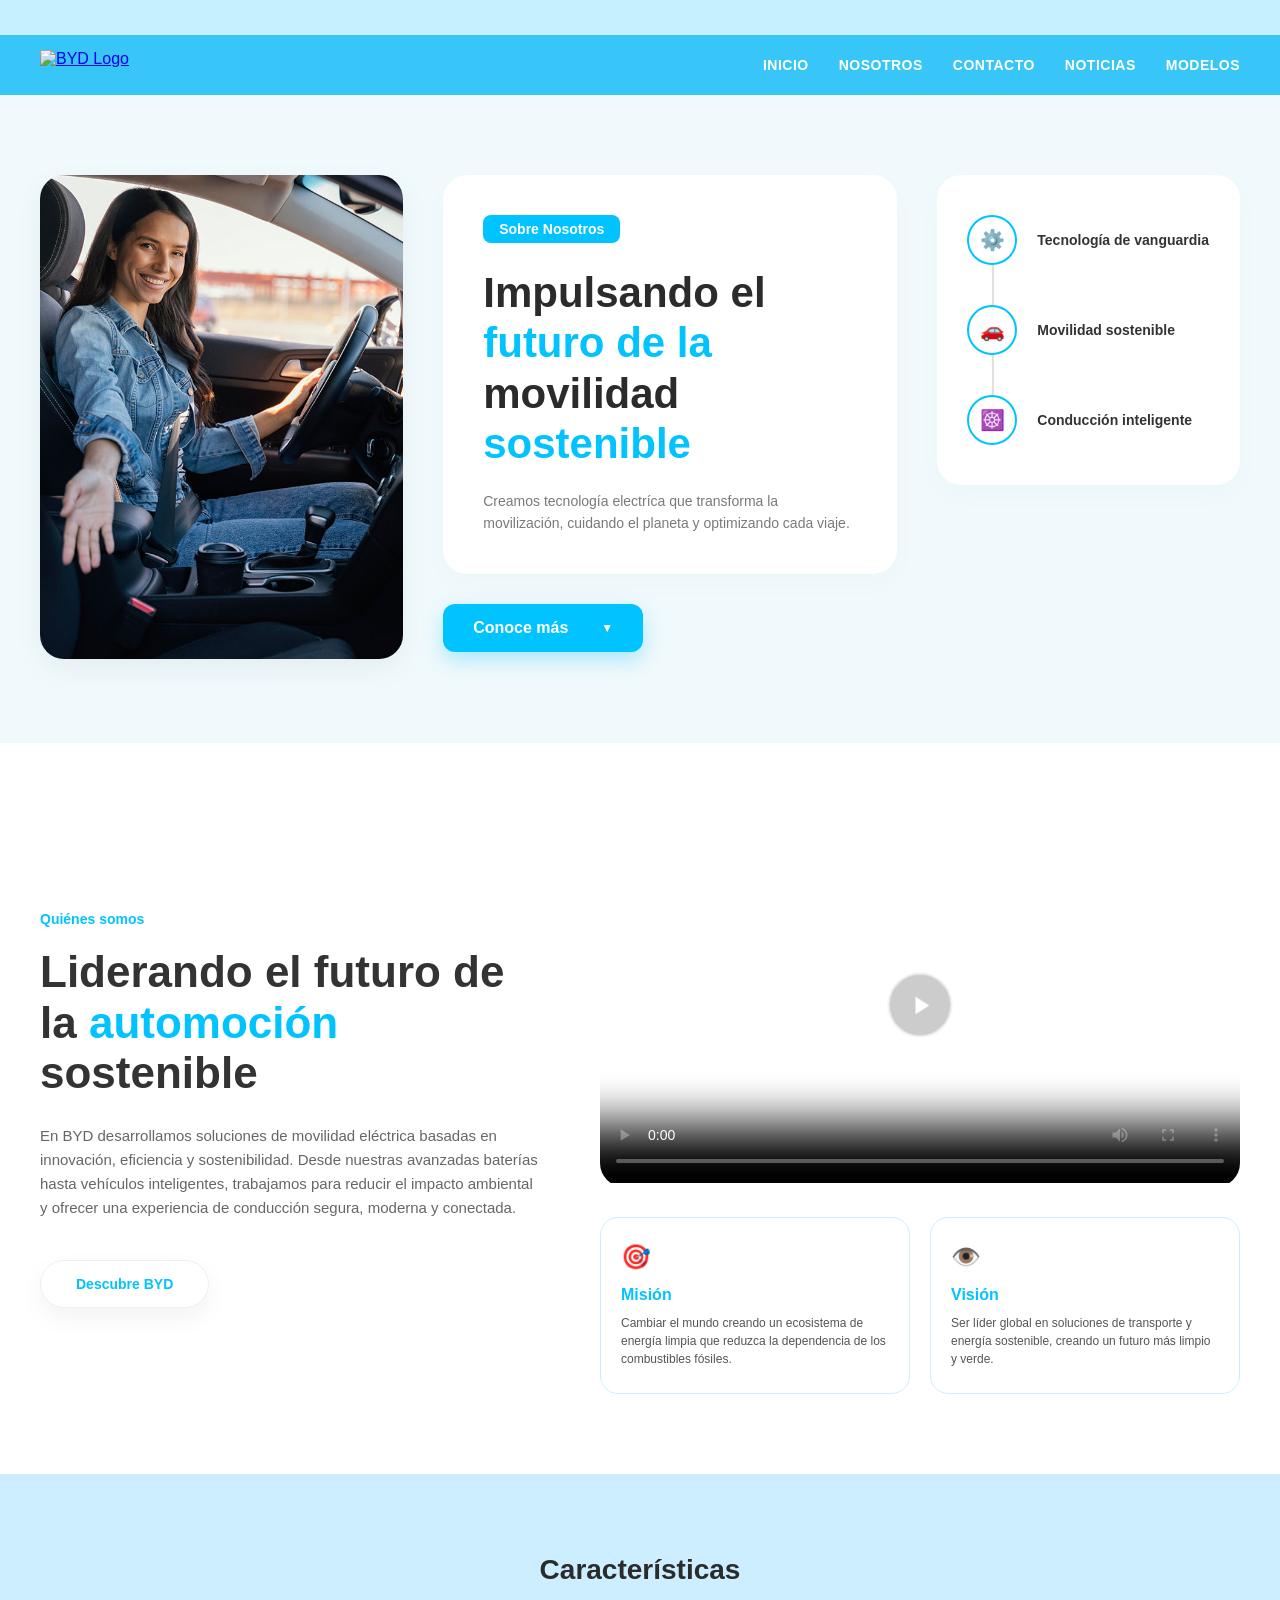
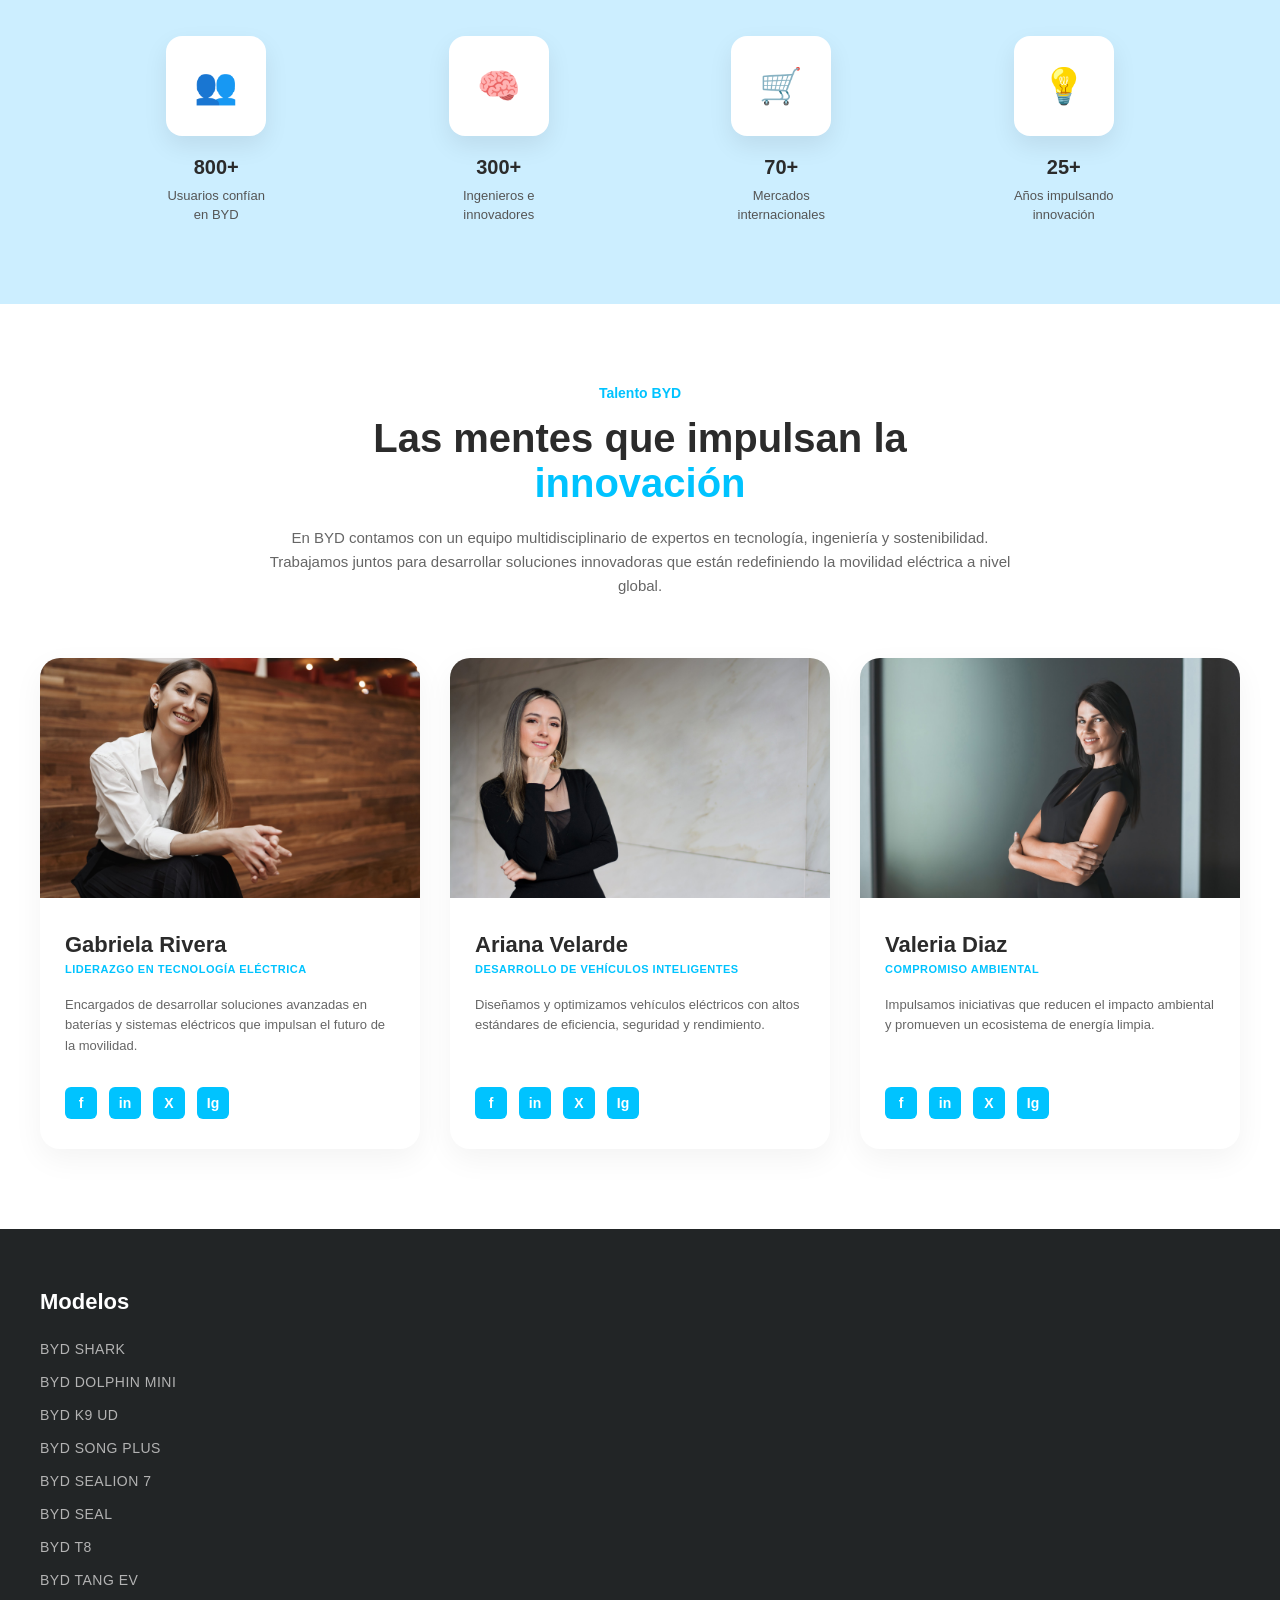
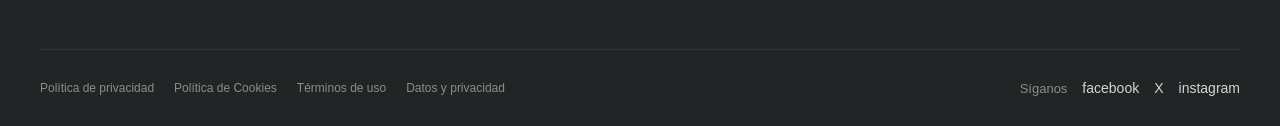
==== 2_Nosotros/Nosotros.html @ 3dbbd8e1 "Add files via upload" ====
<!DOCTYPE html>
<html lang="en">
<head>
    <meta charset="UTF-8">
    <meta name="viewport" content="width=device-width, initial-scale=1.0">
    <link rel="stylesheet" href="Style.css">
    <title>BYD</title>
</head>


<body>

<div class="barra-celeste">
    <br>
</div>

<header class="main-header">
    <div class="header-container">

        <div class="logo">
            <a href="#">
                <img src="../3_Noticias/fotos/byd-logo.svg" alt="BYD Logo">
            </a>
        </div>

        <nav class="navigation">
            <ul>
                <li><a href="../index.html">INICIO</a></li>
                <li><a href="Nosotros.html">NOSOTROS</a></li>
                <li><a href="../5_Contacto/Contactanos.html">CONTACTO</a></li>
                <li><a href="../3_Noticias/noticias.html">NOTICIAS</a></li>
                <li><a href="../4_Modelos/Modelo.html">MODELOS</a></li>
            </ul>
        </nav>

    </div>
</header>

        <section class="about-section">

            <div class="about-container">

                <div class="about-image">
                    <img src="img/seccion1.jpg" alt="Imagen">
                </div>

                        <div class="about-content">

                            <div class="content-card">

                                <span class="badge">Sobre Nosotros</span>

                                                            <h2>
                                                Impulsando el 
                                                <span class="text-blue">futuro </span>
                                                <span class="text-blue">de la </span>
                                                movilidad 
                                                <span class="text-blue">sostenible</span>
                                            </h2>

                                            <p>
                                                Creamos tecnología electríca que transforma la movilización, cuidando el planeta y optimizando cada viaje.
                                            </p>

                                        </div>

                                        <a href="#" class="btn-more">
                                            Conoce más
                                            <span class="arrow-down">▼</span>
                                        </a>

                                        </div>

                                        <div class="about-features">

                                            <div class="feature-item">
                                                <div class="icon-circle">
                                                    <span class="icon">⚙️</span>
                                                </div>
                                                <p>Tecnología de vanguardia</p>
                                            </div>

                                            <div class="feature-item">
                                                <div class="icon-circle">
                                                    <span class="icon">🚗</span>
                                                </div>
                                                <p>Movilidad sostenible</p>
                                            </div>

                                            <div class="feature-item">
                                                <div class="icon-circle">
                    <span class="icon">☸️</span>
                            </div>
                            <p>Conducción inteligente</p>
                        </div>

                    </div>

                </div>

            </section>




<section class="identity-section">

                                <div class="identity-container">

                                    <div class="identity-left">

                                        <span class="section-badge">Quiénes somos</span>

                                        <h2 class="main-title">
                                            Liderando el futuro de la  
                                            <span class="text-highlight">automoción</span>
                                            sostenible
                                        </h2>

                            <p class="description">
                               En BYD desarrollamos soluciones de movilidad eléctrica basadas en innovación, eficiencia y sostenibilidad. Desde nuestras avanzadas baterías hasta vehículos inteligentes, trabajamos para reducir el impacto ambiental y ofrecer una experiencia de conducción segura, moderna y conectada.
                            </p>

                            <a href="#" class="btn-discover">
                                Descubre BYD
                            </a>

                        </div>

                    <div class="identity-right">

                        <div class="video-container">

                           

                            <video id="miVideo" width="640" height="360" controls poster="img/video-portada.jpeg">
  <source src="img/4642155_Buying_Woman_3840x2160.mov" type="video/mp4">
    Tu navegador no soporta el formato de video.
</video>

                            <div id="btnPlay" class="play-button">
                                <svg viewBox="0 0 24 24" width="30" height="30" fill="white">
                                    <path d="M8 5v14l11-7z"/>
                    </svg>
                </div>

            </div>

                                    <div class="cards-row">

                                        <div class="info-card">
                                            <div class="card-icon">🎯</div>
                                            <h3>Misión</h3>
                                            <p>
                                                Cambiar el mundo creando un ecosistema de energía limpia que reduzca la dependencia de los combustibles fósiles.
                                            </p>
                                        </div>

                                        <div class="info-card">
                                            <div class="card-icon">👁️</div>
                                            <h3>Visión</h3>
                                            <p>
                        Ser líder global en soluciones de transporte y energía sostenible, creando un futuro más limpio y verde.
                    </p>
                </div>

            </div>

                            </div>

                        </div>

                    </section>

                    <section class="features-section">

                        <h2 class="section-title">Características</h2>

                        <div class="features-container">

                            <div class="feature-card">
            <div class="icon-box">
                <span class="icon">👥</span>
            </div>
            <div class="card-number">800+</div>
            <p class="card-text">
                Usuarios confían<br>
                en BYD
            </p>
        </div>

                        <div class="feature-card">
                            <div class="icon-box">
                                <span class="icon">🧠</span>
                            </div>
                            <div class="card-number">300+</div>
                            <p class="card-text">
                                Ingenieros e  <br>
                                innovadores
                            </p>
                        </div>

                        <div class="feature-card">
                            <div class="icon-box">
                                <span class="icon">🛒</span>
                            </div>
                            <div class="card-number">70+</div>
                            <p class="card-text">
                               Mercados <br>
                internacionales
            </p>
        </div>

                <div class="feature-card">
                    <div class="icon-box">
                        <span class="icon">💡</span>
                    </div>
                    <div class="card-number">25+</div>
                    <p class="card-text">
                        Años impulsando <br>
                        innovación
            </p>
        </div>

    </div>

</section>

            <section class="team-section">

                <div class="team-header">

                    <span class="team-badge">Talento BYD</span>

                    <h2 class="team-title">
                        Las mentes que impulsan la
                        <span class="text-blue">innovación</span>
                    </h2>

                    <p class="team-subtitle">
                       En BYD contamos con un equipo multidisciplinario de expertos en tecnología, ingeniería y sostenibilidad. Trabajamos juntos para desarrollar soluciones innovadoras que están redefiniendo la movilidad eléctrica a nivel global.
                    </p>

    </div>

                    <div class="team-grid">

                        <div class="profile-card">

                            <div class="profile-image">
                                <img src="img/23006.jpg" alt="Perfil 1">
                            </div>

                            <div class="profile-info">

                                <h3>Gabriela Rivera</h3>

                                <span class="role">
                                    Liderazgo en tecnología eléctrica
                                </span>

                                    <p>
                        Encargados de desarrollar soluciones avanzadas en baterías y sistemas eléctricos que impulsan el futuro de la movilidad.                                    </p>

                                    <div class="social-icons">
                                        <a href="https://www.facebook.com/BYDPeru/?locale=es_LA" class="social-btn facebook">f</a>
                                        <a href="https://www.linkedin.com/company/byd-per%C3%BA?originalSubdomain=pe" class="social-btn linkedin">in</a>
                                        <a href="https://x.com/BYDCompany?lang=es" class="social-btn twitter">X</a>
                                        <a href="https://www.instagram.com/bydauto_peru/?hl=es" class="social-btn instagram">Ig</a>
                                    </div>

                                </div>

                            </div>

                            <div class="profile-card">

                                    <div class="profile-image">
                                        <img src="img/46825.jpg" alt="Perfil 2">
                                    </div>

                                    <div class="profile-info">

                                        <h3>Ariana Velarde</h3>

                                        <span class="role">
                                            Desarrollo de vehículos inteligentes
                                        </span>

                                        <p>
                                            Diseñamos y optimizamos vehículos eléctricos con altos estándares de eficiencia, seguridad y rendimiento.
                                        </p>

                                        <div class="social-icons">
                                            <a href="https://www.facebook.com/BYDPeru/?locale=es_LA" class="social-btn facebook">f</a>
                                            <a href="https://www.linkedin.com/company/byd-per%C3%BA?originalSubdomain=pe" class="social-btn linkedin">in</a>
                                            <a href="https://x.com/BYDCompany?lang=es" class="social-btn twitter">X</a>
                                            <a href="https://www.instagram.com/bydauto_peru/?hl=es" class="social-btn instagram">Ig</a>
                                        </div>

            </div>

        </div>

        <div class="profile-card">

            <div class="profile-image">
                                    <img src="img/3050.jpg" alt="Perfil 3">
                                </div>

                                <div class="profile-info">

                                    <h3>Valeria Diaz</h3>

                                    <span class="role">
                                        Compromiso ambiental
                                    </span>

                                    <p>
                                        Impulsamos iniciativas que reducen el impacto ambiental y promueven un ecosistema de energía limpia.
                                    </p>

                                    <div class="social-icons">
                                        <a href="https://www.facebook.com/BYDPeru/?locale=es_LA" class="social-btn facebook">f</a>
                                        <a href="https://www.linkedin.com/company/byd-per%C3%BA?originalSubdomain=pe" class="social-btn linkedin">in</a>
                                        <a href="https://x.com/BYDCompany?lang=es" class="social-btn twitter">X</a>
                                        <a href="https://www.instagram.com/bydauto_peru/?hl=es" class="social-btn instagram">Ig</a>
                </div>

            </div>

        </div>

    </div>

</section>

<footer class="main-footer">

    <div class="footer-container">

        <div class="footer-top">

            <div class="footer-column">

                <h3>Modelos</h3>

                <ul>
                    <li><a href="#">BYD SHARK</a></li>
                    <li><a href="#">BYD DOLPHIN MINI</a></li>
                    <li><a href="#">BYD K9 UD</a></li>
                    <li><a href="#">BYD SONG PLUS</a></li>
                    <li><a href="#">BYD SEALION 7</a></li>
                    <li><a href="#">BYD SEAL</a></li>
                    <li><a href="#">BYD T8</a></li>
                    <li><a href="#">BYD TANG EV</a></li>
                </ul>

            </div>

        </div>

        <div class="footer-bottom">

            <div class="footer-legal">
                <a href="#">Política de privacidad</a>
                <a href="#">Política de Cookies</a>
                <a href="#">Términos de uso</a>
                <a href="#">Datos y privacidad</a>
            </div>

            <div class="footer-social">

                <span>Síganos</span>

                <div class="social-links">
                    <a href="#" aria-label="Facebook">facebook</a>
                    <a href="#" aria-label="X">X</a>
                    <a href="#" aria-label="Instagram">instagram</a>
                </div>

            </div>

        </div>

    </div>

</footer>

</body>

<script>
  const video = document.getElementById('miVideo');
  const botonPlay = document.getElementById('btnPlay');

  botonPlay.addEventListener('click', function() {
    video.play(); 
    botonPlay.style.display = 'none'; 
  });

video.addEventListener('pause', function() {
  botonPlay.style.display = 'flex'; 
});

</script>


</html>
---- 2_Nosotros/Style.css ----
*{
  margin:0;
  padding:0;
  box-sizing:border-box;
   font-family: 'Inter', sans-serif;
}

.barra-celeste{
    width:100%;
    background-color:#C6EFFF;
    height:35px;
  }

  .main-header{
    background-color:#38c5f8;
    width:100%;
    padding:15px 40px;
  }

  .header-container{
    max-width:1200px;
    margin:0 auto;
    display:flex;
    justify-content:space-between;
    align-items:center;
  }

  .logo img{
    height:30px;
    display:block;
  }

.navigation ul{
  display:flex;
  list-style:none;
  gap:30px;
}

.navigation a{
  color:#ffffff;
  text-decoration:none;
  font-weight:bold;
  font-size:14px;
  letter-spacing:.5px;
  transition:opacity .3s ease;
}

  .navigation a:hover{
    opacity:.8;
  }

  .about-section{
    background-color:#f0f9fc;
    padding:80px 20px;
    display:flex;
    justify-content:center;
    align-items:center;
  }

  .about-container{
    max-width:1200px;
    width:100%;
    display:grid;
    grid-template-columns:1.2fr 1.5fr 1fr;
    gap:40px;
    align-items:start;
  }

.about-image img{
  width:100%;
  height:auto;
  border-radius:24px;
  object-fit:cover;
  box-shadow:0 10px 30px rgba(0,0,0,.05);
}

.about-content{
  display:flex;
  flex-direction:column;
  gap:30px;
}

  .content-card{
    background:#fff;
    padding:40px;
    border-radius:24px;
    box-shadow:0 10px 30px rgba(0,0,0,.02);
  }

  .badge{
    background:#00c3ff;
    color:#fff;
    padding:6px 16px;
    border-radius:8px;
    font-size:14px;
  font-weight:bold;
  display:inline-block;
  margin-bottom:25px;
}

  .content-card h2{
    font-size:42px;
    color:#2b2b2b;
    line-height:1.2;
    margin-bottom:20px;
    font-weight:800;
  }

  .text-blue{
    color:#00c3ff;
  }

  .content-card p{
    color:#7a7a7a;
    font-size:14px;
    line-height:1.6;
  }

  .btn-more{
    background:#00c3ff;
    color:#fff;
    padding:15px 30px;
  border-radius:12px;
    text-decoration:none;
    font-weight:bold;
    font-size:16px;
    display:inline-flex;
    align-items:center;
    justify-content:space-between;
    width:200px;
    box-shadow:0 8px 20px rgba(0,195,255,.3);
    transition:transform .2s ease;
}

    .btn-more:hover{
      transform:translateY(-2px);
    }

    .arrow-down{
      font-size:12px;
    }

    .about-features{
      background:#fff;
      padding:40px 30px;
      border-radius:24px;
      display:flex;
      flex-direction:column;
      gap:40px;
  position:relative;
  box-shadow:0 10px 30px rgba(0,0,0,.02);
}

.about-features::before{
  content:'';
        position:absolute;
        left:55px;
        top:60px;
        bottom:60px;
        width:2px;
        background:#e0e0e0;
        z-index:1;
      }

      .feature-item{
        display:flex;
        align-items:center;
        gap:20px;
        position:relative;
        z-index:2;
      }

      .icon-circle{
        width:50px;
        height:50px;
        border:2px solid #00c3ff;
        border-radius:50%;
  background:#fff;
  display:flex;
  justify-content:center;
  align-items:center;
}

.icon{
  font-size:20px;
}

.feature-item p{
  font-size:14px;
  font-weight:bold;
  color:#333;
}




.identity-section{
  background:#ffffff;
  padding:80px 40px;
  display:flex;
        justify-content:center;
      }

      .identity-container{
        max-width:1200px;
        width:100%;
        display:grid;
        grid-template-columns:1fr 1.1fr;
        gap:60px;
        align-items:center;
      }

      .section-badge{
        color:#00c3ff;
        font-weight:bold;
        font-size:14px;
        display:inline-block;
        margin-bottom:20px;
      }

      .main-title{
        font-size:44px;
        color:#333333;
        line-height:1.15;
        font-weight:800;
  margin-bottom:25px;
}

.text-highlight{
  color:#00c3ff;
}

.description{
  color:#666666;
  font-size:15px;
  line-height:1.6;
  margin-bottom:40px;
}

.btn-discover{
  display:inline-block;
  padding:15px 35px;
  background:#ffffff;
  color:#00c3ff;
  font-weight:bold;
  text-decoration:none;
  font-size:14px;
        border-radius:30px;
        box-shadow:0 10px 25px rgba(0,0,0,.05);
        border:1px solid #f0f0f0;
        transition:transform .2s ease, box-shadow .2s ease;
      }

      .btn-discover:hover{
        transform:translateY(-2px);
        box-shadow:0 12px 30px rgba(0,0,0,.1);
      }

      .identity-right{
        display:flex;
        flex-direction:column;
        gap:30px;
      }

      .video-container{
        position:relative;
        width:100%;
        border-radius:24px;
        overflow:hidden;
      }

      .video-container img{
        width:100%;
        display:block;
  object-fit:cover;
  height:320px;
}

      .play-button{
        position:absolute;
        top:50%;
        left:50%;
        transform:translate(-50%,-50%);
        width:65px;
        height:65px;
        border:2px solid rgba(255,255,255,.7);
        background:rgba(0,0,0,.2);
        backdrop-filter:blur(4px);
        border-radius:50%;
        display:flex;
        justify-content:center;
        align-items:center;
        cursor:pointer;
        transition:transform .3s ease;
      }

      .play-button:hover{
        transform:translate(-50%,-50%) scale(1.1);
}

        .cards-row{
          display:flex;
          gap:20px;
        }

        .info-card{
          flex:1;
          border:1px solid #cceeff;
          border-radius:18px;
          padding:25px 20px;
          background:#ffffff;
        }

        .card-icon{
          font-size:24px;
          color:#00c3ff;
          margin-bottom:15px;
        }

        .info-card h3{
          font-size:16px;
          color:#00c3ff;
          margin-bottom:10px;
          font-weight:bold;
        }

.info-card p{
  font-size:12px;
  color:#555555;
  line-height:1.5;
}



.features-section{
  background:#cceeff;
  padding:80px 20px;
  text-align:center;
}

.section-title{
  font-size:28px;
  color:#2b2b2b;
  font-weight:bold;
  margin-bottom:50px;
}

          .features-container{
            max-width:1100px;
            margin:0 auto;
            display:grid;
            grid-template-columns:repeat(4,1fr);
            gap:30px;
            justify-items:center;
          }

          .feature-card{
            display:flex;
            flex-direction:column;
            align-items:center;
            max-width:200px;
          }

          .icon-box{
            background:#ffffff;
            width:100px;
            height:100px;
            border-radius:16px;
            display:flex;
            justify-content:center;
            align-items:center;
            box-shadow:0 10px 25px rgba(0,0,0,.08);
            margin-bottom:20px;
          }

          .icon-box .icon{
  font-size:35px;
  color:#00c3ff;
}

.card-number{
  font-size:20px;
          color:#2b2b2b;
          font-weight:800;
          margin-bottom:8px;
        }

        .card-text{
          font-size:13px;
          color:#555555;
          line-height:1.4;
          font-weight:500;
        }




        .team-section{
          background:#ffffff;
          padding:80px 40px;
          display:flex;
          flex-direction:column;
          align-items:center;
        }

        .team-header{
          text-align:center;
          max-width:750px;
          margin-bottom:60px;
        }

        .team-badge{
  color:#00c3ff;
  font-weight:bold;
  font-size:14px;
  display:inline-block;
  margin-bottom:15px;
}

.team-title{
  font-size:40px;
  color:#2b2b2b;
  font-weight:800;
  margin-bottom:20px;
}

.team-subtitle{
  color:#666666;
  font-size:15px;
  line-height:1.6;
}

.team-grid{
  max-width:1200px;
  width:100%;
  display:grid;
  grid-template-columns:repeat(3,1fr);
  gap:30px;
}

.profile-card{
  background:#ffffff;
  border-radius:20px;
  overflow:hidden;
  box-shadow:0 10px 30px rgba(0,0,0,.05);
  display:flex;
  flex-direction:column;
}

.profile-image img{
  width:100%;
  height:240px;
          object-fit:cover;
        }

        .profile-info{
          padding:30px 25px;
          display:flex;
          flex-direction:column;
          flex-grow:1;
        }

        .profile-info h3{
          font-size:22px;
          color:#2b2b2b;
          font-weight:bold;
          margin-bottom:5px;
        }

        .role{
          color:#00c3ff;
          font-size:11px;
          font-weight:bold;
          text-transform:uppercase;
          letter-spacing:.5px;
          margin-bottom:20px;
          display:block;
        }

        .profile-info p{
          color:#666666;
          font-size:13px;
          line-height:1.6;
          margin-bottom:30px;
        }

        .social-icons{
          display:flex;
          gap:12px;
          margin-top:auto;
        }

        .social-btn{
          width:32px;
          height:32px;
          background:#00c3ff;
          color:#ffffff;
          text-decoration:none;
          font-size:14px;
          font-weight:bold;
          border-radius:6px;
          display:flex;
          justify-content:center;
          align-items:center;
          transition:opacity .2s ease;
        }

        .social-btn:hover{
          opacity:.85;
        }

        

        .main-footer{
          background:#222526;
          color:#ffffff;
          padding:60px 40px 30px;
        }

        .footer-container{
          max-width:1200px;
          margin:0 auto;
          display:flex;
          flex-direction:column;
          gap:60px;
        }

        .footer-column h3{
          font-size:22px;
          font-weight:bold;
          margin-bottom:25px;
          color:#ffffff;
        }

        .footer-column ul{
          list-style:none;
          display:flex;
          flex-direction:column;
          gap:15px;
        }

        .footer-column a{
          color:#b3b3b3;
          text-decoration:none;
          font-size:14px;
          font-weight:500;
          letter-spacing:.5px;
          transition:color .2s ease;
        }

        .footer-column a:hover{
          color:#ffffff;
        }

        .footer-bottom{
          border-top:1px solid rgba(255,255,255,.08);
          padding-top:30px;
          display:flex;
          justify-content:space-between;
          align-items:center;
          flex-wrap:wrap;
          gap:20px;
        }

        .footer-legal{
          display:flex;
          gap:20px;
          flex-wrap:wrap;
        }

        .footer-legal a{
          color:#8c8c8c;
          text-decoration:none;
          font-size:12px;
          transition:color .2s ease;
        }

        .footer-legal a:hover{
          color:#ffffff;
        }

        .footer-social{
          display:flex;
          align-items:center;
          gap:15px;
        }

        .footer-social span{
          color:#8c8c8c;
          font-size:13px;
        }

        .social-links{
          display:flex;
          gap:15px;
        }

        .social-links a{
          color:#ffffff;
          text-decoration:none;
          font-size:14px;
          opacity:.8;
          transition:opacity .2s ease;
        }

        .social-links a:hover{
          opacity:1;
        }
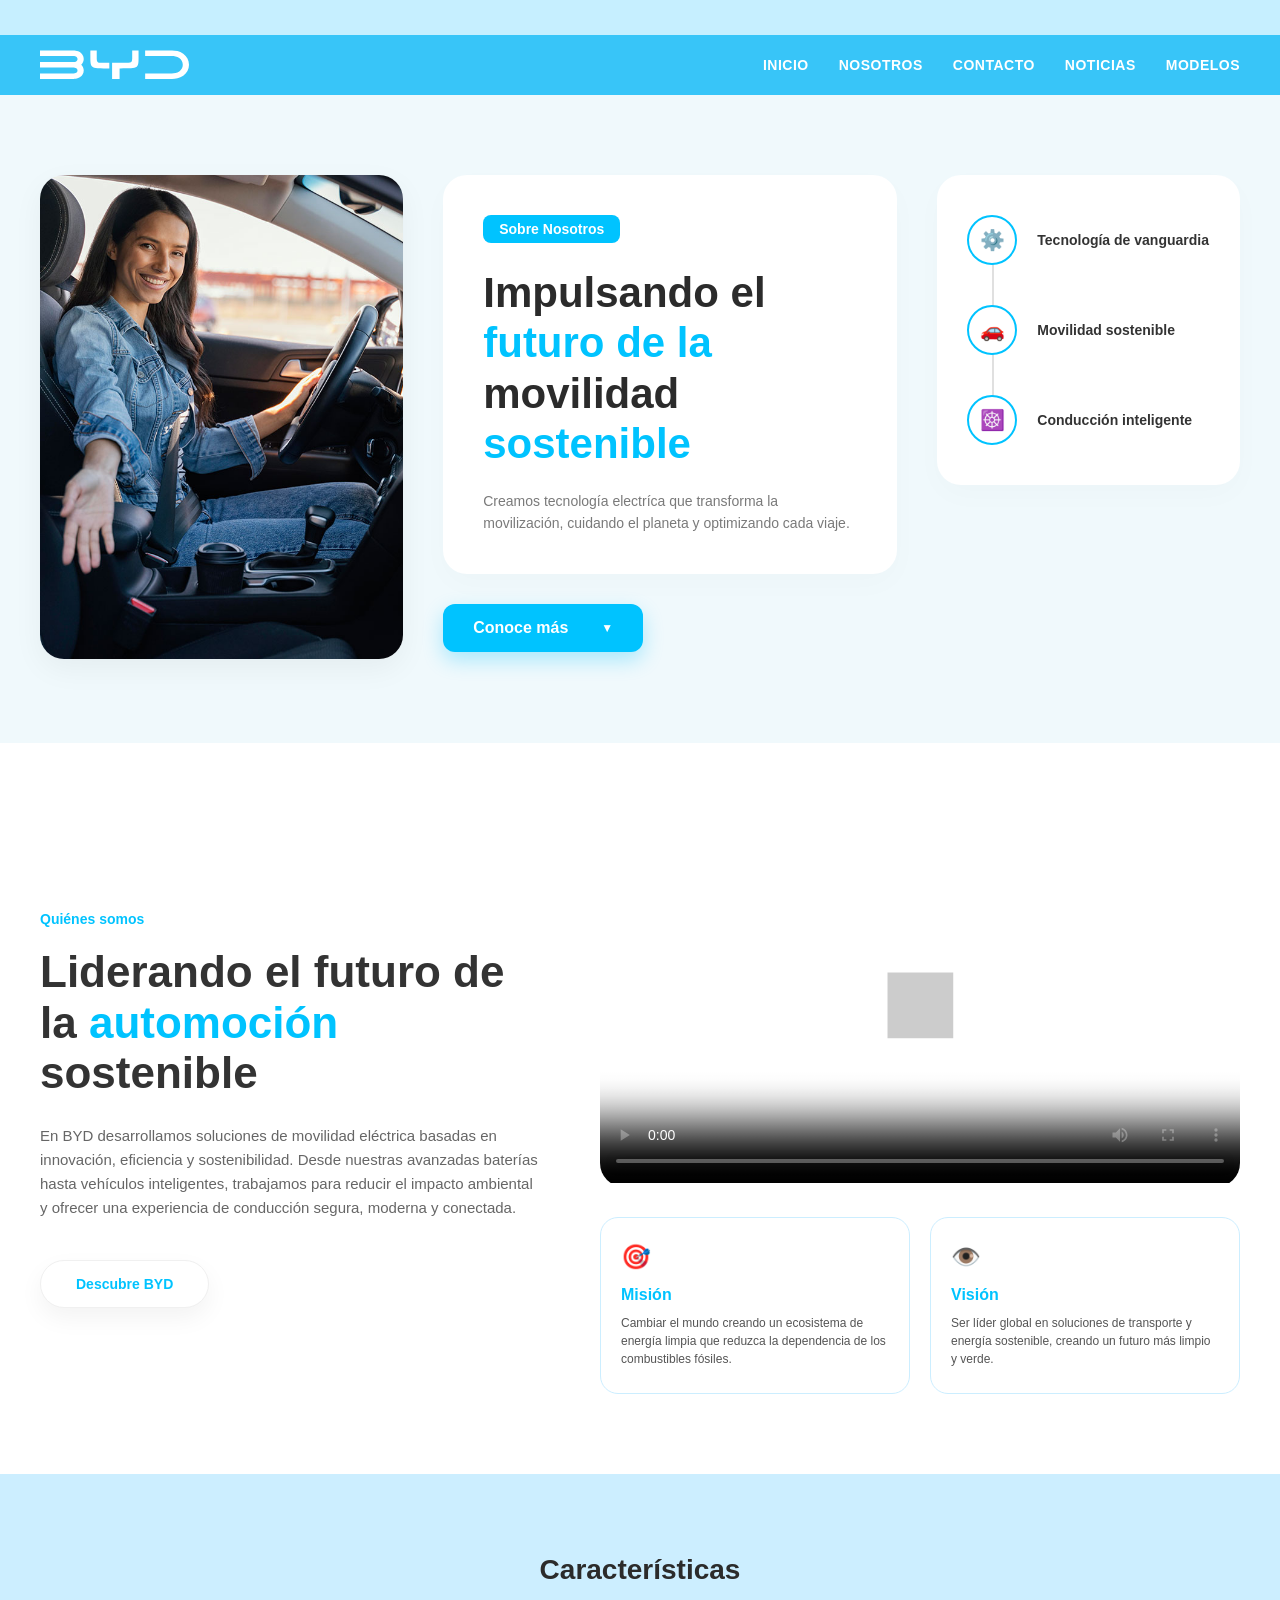
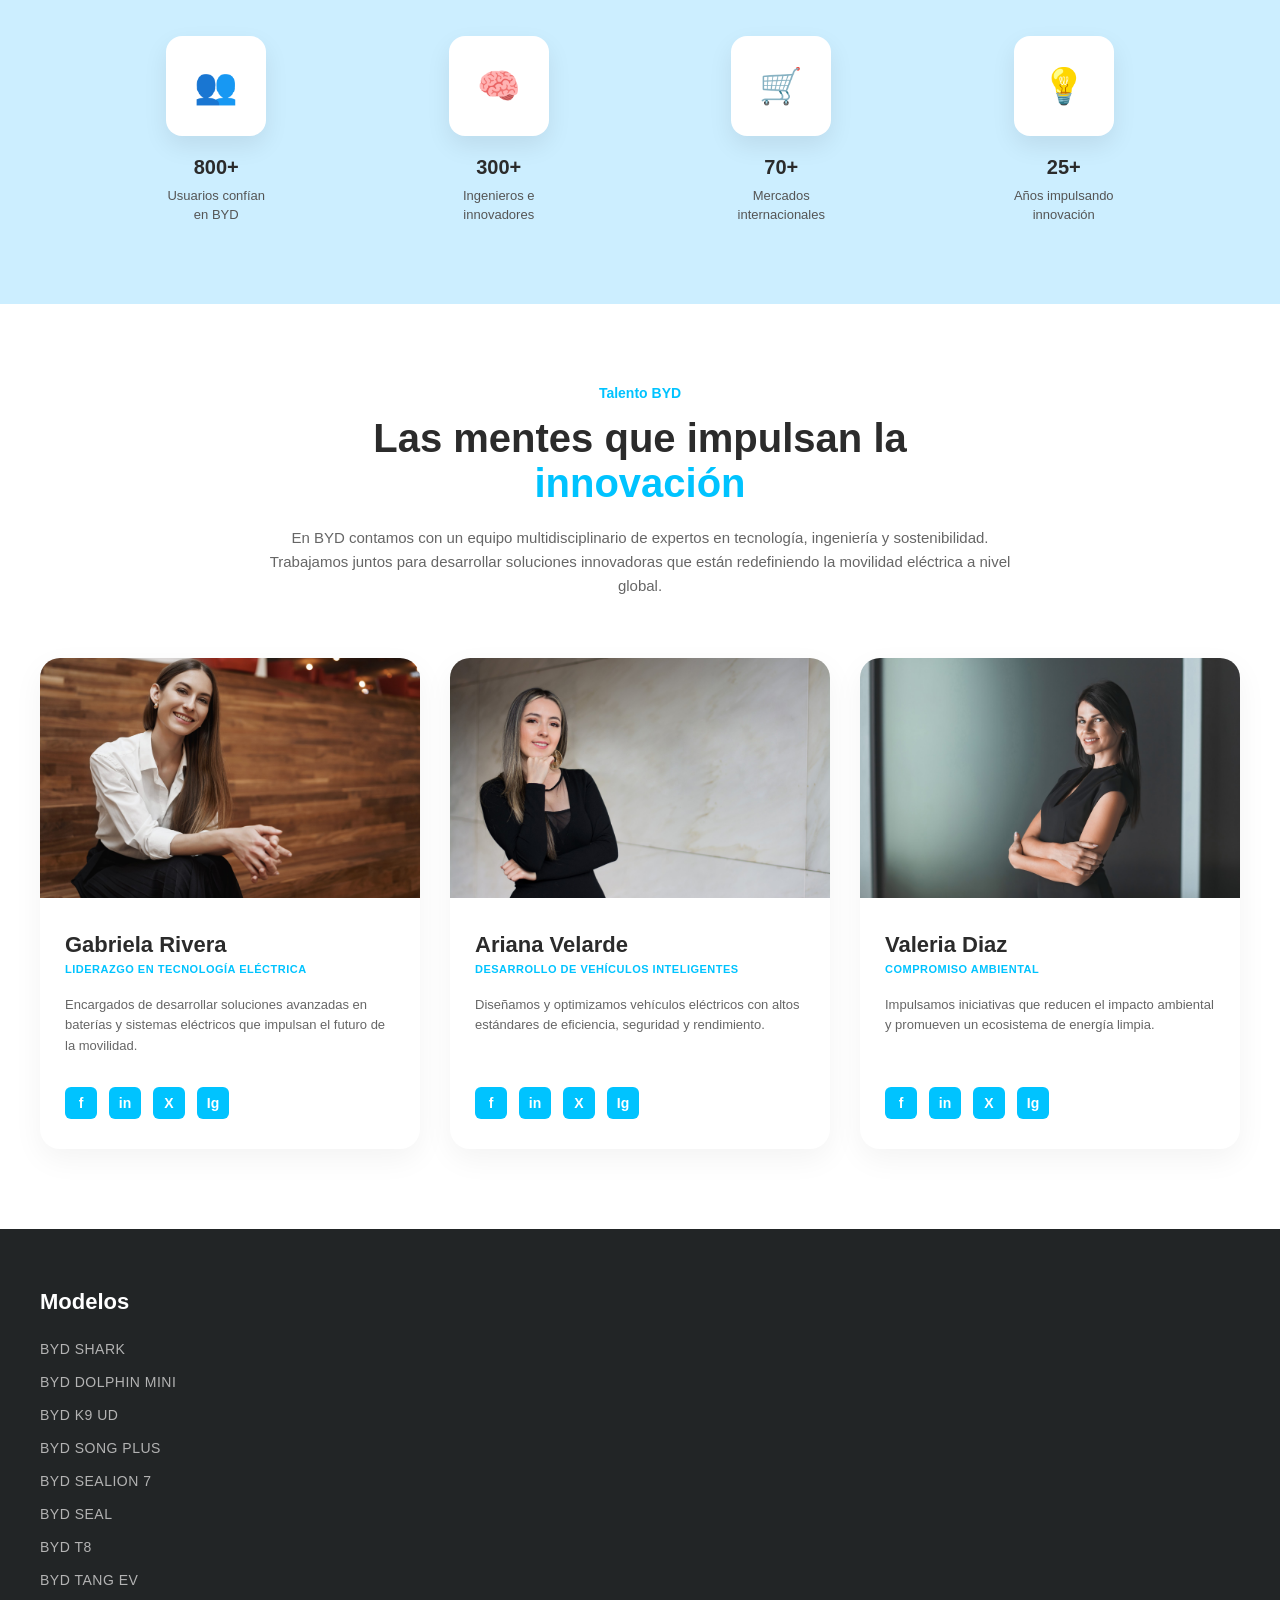
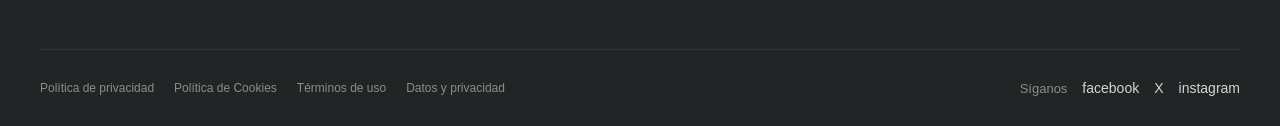
==== commit eb0c9fb4: "Add files via upload" ====
--- a/2_Nosotros/Nosotros.html
+++ b/2_Nosotros/Nosotros.html
@@ -134,7 +134,7 @@
                            
 
                             <video id="miVideo" width="640" height="360" controls poster="img/video-portada.jpeg">
-  <source src="img/4642155_Buying_Woman_3840x2160.mov" type="video/mp4">
+  <source src="img/4642155_Buying_Woman_3840x2160.mp4" type="video/mp4">
     Tu navegador no soporta el formato de video.
 </video>
 
